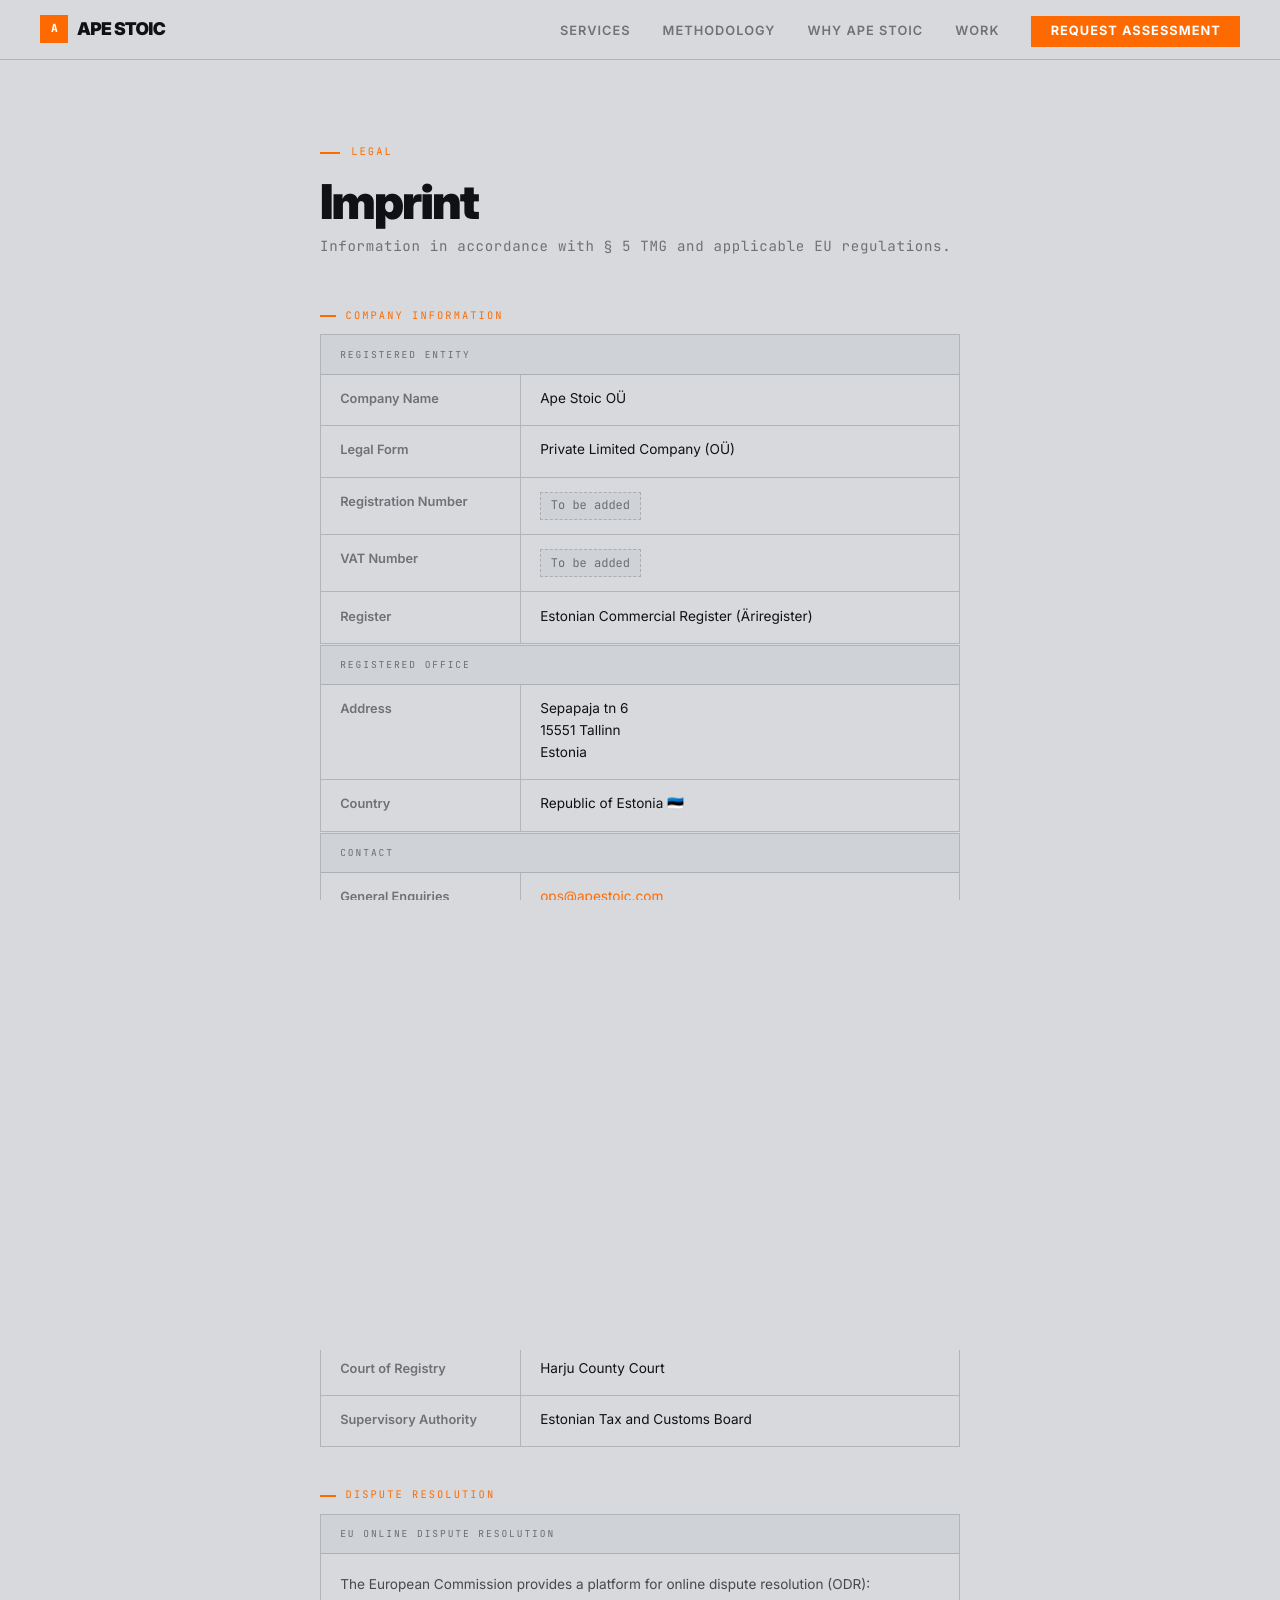
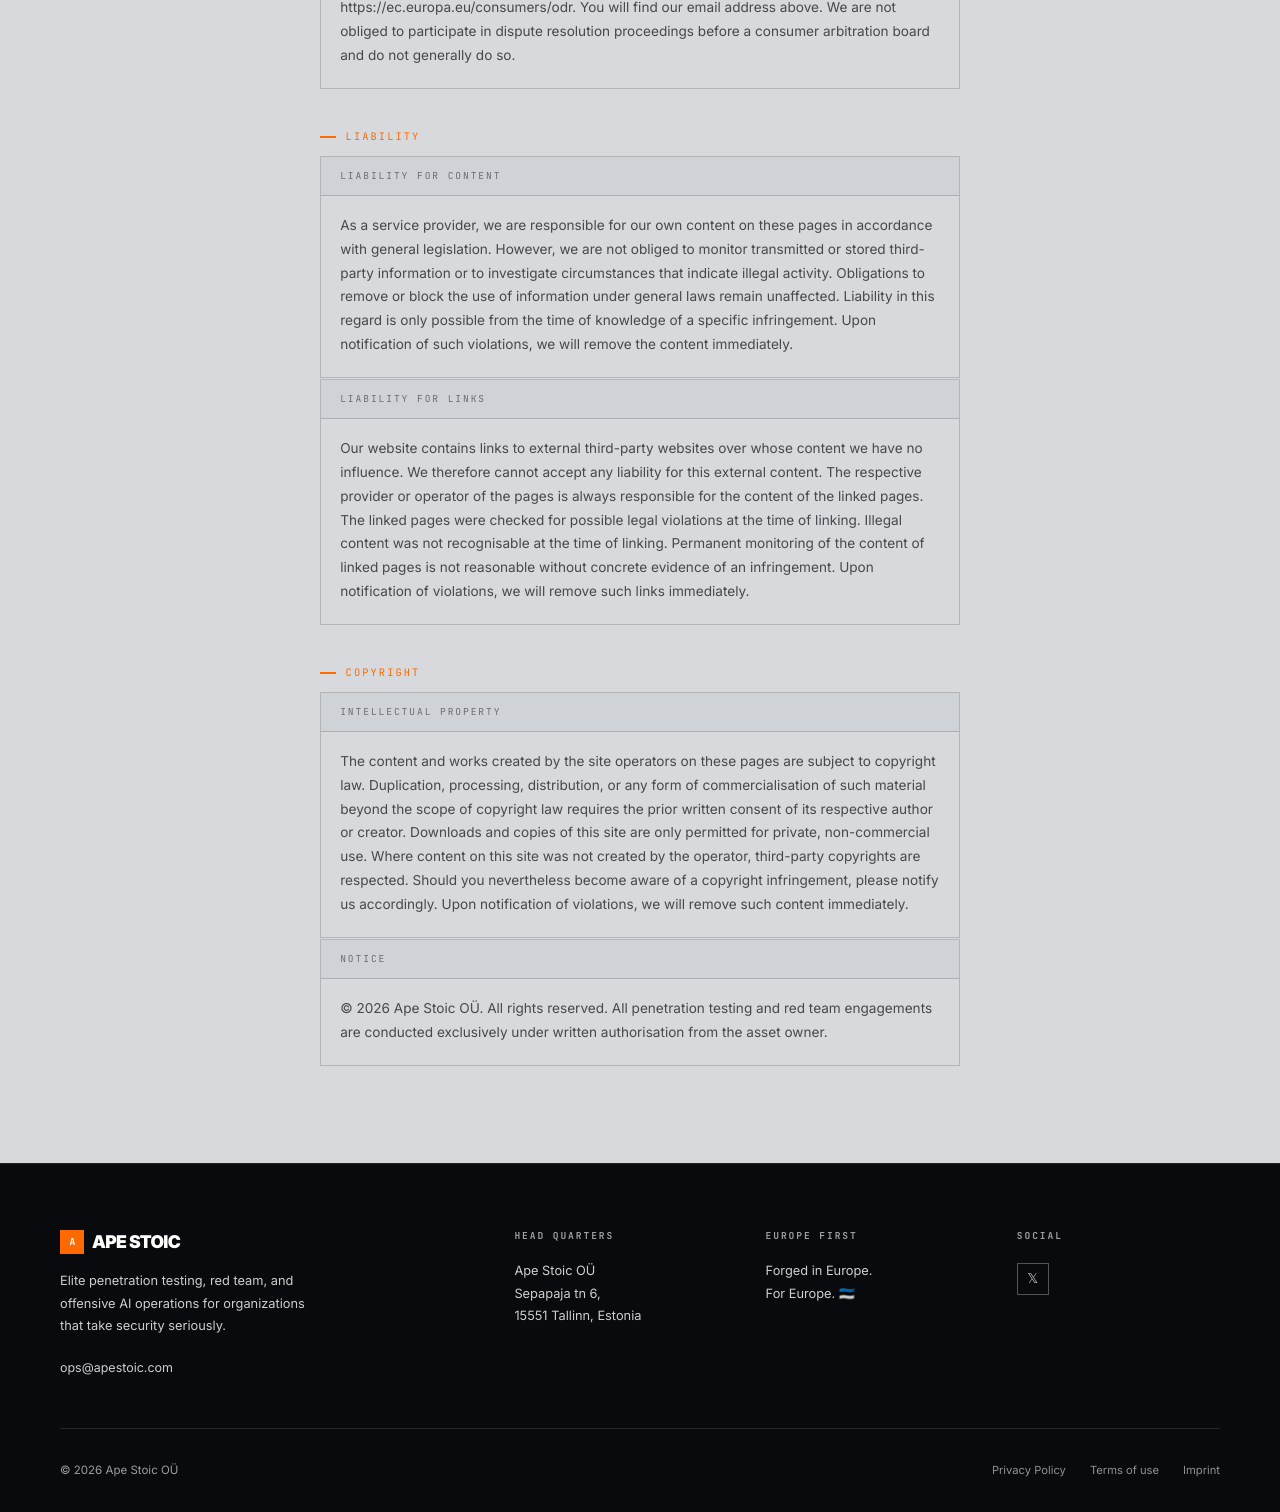
==== imprint.html @ 0c1f7ecd "Initial commit — Ape Stoic website" ====
<!DOCTYPE html>
<html lang="en">
<head>
  <meta charset="UTF-8" />
  <meta name="viewport" content="width=device-width, initial-scale=1.0" />
  <title>Imprint — Ape Stoic OÜ</title>
  <link rel="preconnect" href="https://fonts.googleapis.com" />
  <link rel="preconnect" href="https://fonts.gstatic.com" crossorigin />
  <link href="https://fonts.googleapis.com/css2?family=Inter:wght@400;500;600;700;800;900&family=JetBrains+Mono:wght@400;500;700&display=swap" rel="stylesheet" />
  <link rel="stylesheet" href="styles.css" />
  <style>
    .imprint-page {
      max-width: 720px;
      margin: 0 auto;
      padding: 9rem 2.5rem 6rem;
    }

    .imprint-page h1 {
      font-size: clamp(2rem, 4vw, 3rem);
      font-weight: 900;
      letter-spacing: -0.04em;
      line-height: 1.1;
      margin-bottom: 0.5rem;
    }

    .imprint-intro {
      font-size: 0.88rem;
      color: var(--text-dim);
      margin-bottom: 3rem;
      font-family: var(--font-mono);
      letter-spacing: 0.05em;
    }

    .imprint-block {
      border: 1px solid var(--border);
      margin-bottom: 1px;
    }

    .imprint-block:first-of-type { border-top: 2px solid var(--red); }

    .imprint-block-title {
      background: var(--bg-secondary);
      border-bottom: 1px solid var(--border);
      padding: 0.7rem 1.2rem;
      font-family: var(--font-mono);
      font-size: 0.6rem;
      text-transform: uppercase;
      letter-spacing: 0.2em;
      color: var(--text-dim);
    }

    .imprint-rows { display: flex; flex-direction: column; }

    .imprint-row {
      display: grid;
      grid-template-columns: 200px 1fr;
      border-bottom: 1px solid var(--border);
    }

    .imprint-row:last-child { border-bottom: none; }

    .imprint-key {
      padding: 0.9rem 1.2rem;
      font-size: 0.8rem;
      font-weight: 600;
      color: var(--text-dim);
      border-right: 1px solid var(--border);
    }

    .imprint-val {
      padding: 0.9rem 1.2rem;
      font-size: 0.85rem;
      color: var(--text-primary);
      line-height: 1.6;
    }

    .imprint-val a {
      color: var(--red);
      text-decoration: underline;
      text-underline-offset: 3px;
    }

    .imprint-val a:hover { color: var(--red-dark); }

    .imprint-val .placeholder {
      font-family: var(--font-mono);
      font-size: 0.75rem;
      color: var(--text-dim);
      background: var(--bg-secondary);
      border: 1px dashed var(--border);
      padding: 0.2rem 0.6rem;
      display: inline-block;
    }

    .imprint-prose {
      padding: 1.2rem;
      font-size: 0.85rem;
      color: var(--text-secondary);
      line-height: 1.75;
    }

    .imprint-section-gap { margin-top: 2.5rem; }

    .imprint-section-heading {
      font-size: 0.65rem;
      font-family: var(--font-mono);
      text-transform: uppercase;
      letter-spacing: 0.2em;
      color: var(--red);
      margin-bottom: 0.6rem;
      display: flex;
      align-items: center;
      gap: 0.6rem;
    }

    .imprint-section-heading::before { content: ''; width: 16px; height: 2px; background: var(--red); }

    @media (max-width: 600px) {
      .imprint-row { grid-template-columns: 1fr; }
      .imprint-key { border-right: none; border-bottom: 1px solid var(--border); padding-bottom: 0.4rem; }
    }
  </style>
</head>
<body>

  <!-- ── NAV ──────────────────────────────────────────────────── -->
  <nav id="navbar">
    <a href="index.html" class="nav-logo">
      <div class="nav-logo-mark">A</div>
      APE STOIC
    </a>
    <ul class="nav-links">
      <li><a href="index.html#services">Services</a></li>
      <li><a href="index.html#process">Methodology</a></li>
      <li><a href="index.html#why">Why Ape Stoic</a></li>
      <li><a href="index.html#work">Work</a></li>
      <li><a href="index.html#contact" class="nav-cta">Request Assessment</a></li>
    </ul>
  </nav>

  <!-- ── CONTENT ───────────────────────────────────────────────── -->
  <main class="imprint-page">

    <div class="eyebrow">Legal</div>
    <h1>Imprint</h1>
    <p class="imprint-intro">Information in accordance with § 5 TMG and applicable EU regulations.</p>

    <!-- Company Information -->
    <div class="imprint-section-heading">Company Information</div>
    <div class="imprint-block">
      <div class="imprint-block-title">Registered Entity</div>
      <div class="imprint-rows">
        <div class="imprint-row">
          <div class="imprint-key">Company Name</div>
          <div class="imprint-val">Ape Stoic OÜ</div>
        </div>
        <div class="imprint-row">
          <div class="imprint-key">Legal Form</div>
          <div class="imprint-val">Private Limited Company (OÜ)</div>
        </div>
        <div class="imprint-row">
          <div class="imprint-key">Registration Number</div>
          <div class="imprint-val"><span class="placeholder">To be added</span></div>
        </div>
        <div class="imprint-row">
          <div class="imprint-key">VAT Number</div>
          <div class="imprint-val"><span class="placeholder">To be added</span></div>
        </div>
        <div class="imprint-row">
          <div class="imprint-key">Register</div>
          <div class="imprint-val">Estonian Commercial Register (Äriregister)</div>
        </div>
      </div>
    </div>

    <!-- Registered Office -->
    <div class="imprint-block">
      <div class="imprint-block-title">Registered Office</div>
      <div class="imprint-rows">
        <div class="imprint-row">
          <div class="imprint-key">Address</div>
          <div class="imprint-val">Sepapaja tn 6<br />15551 Tallinn<br />Estonia</div>
        </div>
        <div class="imprint-row">
          <div class="imprint-key">Country</div>
          <div class="imprint-val">Republic of Estonia 🇪🇪</div>
        </div>
      </div>
    </div>

    <!-- Contact -->
    <div class="imprint-block">
      <div class="imprint-block-title">Contact</div>
      <div class="imprint-rows">
        <div class="imprint-row">
          <div class="imprint-key">General Enquiries</div>
          <div class="imprint-val"><a href="mailto:ops@apestoic.com">ops@apestoic.com</a></div>
        </div>
        <div class="imprint-row">
          <div class="imprint-key">Responsible for Content</div>
          <div class="imprint-val">Alban Beluli</div>
        </div>
      </div>
    </div>

    <!-- Management -->
    <div class="imprint-section-gap"></div>
    <div class="imprint-section-heading">Management</div>
    <div class="imprint-block">
      <div class="imprint-block-title">Management & Ownership</div>
      <div class="imprint-rows">
        <div class="imprint-row">
          <div class="imprint-key">Managing Director</div>
          <div class="imprint-val">Alban Beluli</div>
        </div>
        <div class="imprint-row">
          <div class="imprint-key">Ownership</div>
          <div class="imprint-val">Alban Beluli owns 100% of Ape Stoic OÜ</div>
        </div>
      </div>
    </div>

    <!-- Legal Information -->
    <div class="imprint-section-gap"></div>
    <div class="imprint-section-heading">Legal Information</div>
    <div class="imprint-block">
      <div class="imprint-block-title">Registration & Authorities</div>
      <div class="imprint-rows">
        <div class="imprint-row">
          <div class="imprint-key">Commercial Register</div>
          <div class="imprint-val">Registered with the Estonian Commercial Register</div>
        </div>
        <div class="imprint-row">
          <div class="imprint-key">Court of Registry</div>
          <div class="imprint-val">Harju County Court</div>
        </div>
        <div class="imprint-row">
          <div class="imprint-key">Supervisory Authority</div>
          <div class="imprint-val">Estonian Tax and Customs Board</div>
        </div>
      </div>
    </div>

    <!-- Dispute Resolution -->
    <div class="imprint-section-gap"></div>
    <div class="imprint-section-heading">Dispute Resolution</div>
    <div class="imprint-block">
      <div class="imprint-block-title">EU Online Dispute Resolution</div>
      <div class="imprint-prose">
        The European Commission provides a platform for online dispute resolution (ODR):
        <a href="https://ec.europa.eu/consumers/odr" target="_blank" rel="noopener noreferrer">https://ec.europa.eu/consumers/odr</a>.
        You will find our email address above. We are not obliged to participate in dispute
        resolution proceedings before a consumer arbitration board and do not generally do so.
      </div>
    </div>

    <!-- Liability -->
    <div class="imprint-section-gap"></div>
    <div class="imprint-section-heading">Liability</div>
    <div class="imprint-block">
      <div class="imprint-block-title">Liability for Content</div>
      <div class="imprint-prose">
        As a service provider, we are responsible for our own content on these pages in accordance
        with general legislation. However, we are not obliged to monitor transmitted or stored
        third-party information or to investigate circumstances that indicate illegal activity.
        Obligations to remove or block the use of information under general laws remain unaffected.
        Liability in this regard is only possible from the time of knowledge of a specific
        infringement. Upon notification of such violations, we will remove the content immediately.
      </div>
    </div>
    <div class="imprint-block">
      <div class="imprint-block-title">Liability for Links</div>
      <div class="imprint-prose">
        Our website contains links to external third-party websites over whose content we have no
        influence. We therefore cannot accept any liability for this external content. The respective
        provider or operator of the pages is always responsible for the content of the linked pages.
        The linked pages were checked for possible legal violations at the time of linking. Illegal
        content was not recognisable at the time of linking. Permanent monitoring of the content of
        linked pages is not reasonable without concrete evidence of an infringement. Upon
        notification of violations, we will remove such links immediately.
      </div>
    </div>

    <!-- Copyright -->
    <div class="imprint-section-gap"></div>
    <div class="imprint-section-heading">Copyright</div>
    <div class="imprint-block">
      <div class="imprint-block-title">Intellectual Property</div>
      <div class="imprint-prose">
        The content and works created by the site operators on these pages are subject to
        copyright law. Duplication, processing, distribution, or any form of commercialisation
        of such material beyond the scope of copyright law requires the prior written consent
        of its respective author or creator. Downloads and copies of this site are only permitted
        for private, non-commercial use. Where content on this site was not created by the
        operator, third-party copyrights are respected. Should you nevertheless become aware of
        a copyright infringement, please notify us accordingly. Upon notification of violations,
        we will remove such content immediately.
      </div>
    </div>
    <div class="imprint-block">
      <div class="imprint-block-title">Notice</div>
      <div class="imprint-prose">
        © 2026 Ape Stoic OÜ. All rights reserved. All penetration testing and red team engagements
        are conducted exclusively under written authorisation from the asset owner.
      </div>
    </div>

  </main>

  <!-- ── FOOTER ────────────────────────────────────────────────── -->
  <footer>
    <div class="footer-inner">
      <div class="footer-top">
        <div>
          <div class="footer-logo">
            <div class="footer-logo-mark">A</div>
            APE STOIC
          </div>
          <p class="footer-brand-desc">
            Elite penetration testing, red team, and offensive AI operations for organizations that take security seriously.
          </p>
          <div class="footer-contact-links">
            <a href="mailto:ops@apestoic.com">ops@apestoic.com</a>
          </div>
        </div>

        <div class="footer-col">
          <h5>Head Quarters</h5>
          <p class="footer-brand-desc">
            Ape Stoic OÜ<br />
            Sepapaja tn 6,<br />
            15551 Tallinn, Estonia
          </p>
        </div>

        <div class="footer-col">
          <h5>Europe First</h5>
          <p class="footer-brand-desc">Forged in Europe.<br />For Europe. 🇪🇪</p>
        </div>

        <div class="footer-col">
          <h5>Social</h5>
          <div class="footer-social">
            <a href="https://x.com/apestoic" target="_blank" rel="noopener noreferrer" aria-label="X / Twitter">𝕏</a>
          </div>
        </div>
      </div>

      <div class="footer-bottom">
        <p>© 2026 Ape Stoic OÜ</p>
        <div class="footer-legal">
          <a href="privacy.html">Privacy Policy</a>
          <a href="terms.html">Terms of use</a>
          <a href="imprint.html">Imprint</a>
        </div>
      </div>
    </div>
  </footer>

  <script src="main.js"></script>

</body>
</html>
---- styles.css ----
/* ── TOKENS ──────────────────────────────────────────────────────── */
:root {
  --red:          #ff6a00;
  --red-bright:   #ff8a2a;
  --red-glow:     #ff7a18;
  --red-dark:     #b94a00;
  --red-dim:      rgba(255,106,0,0.15);
  --red-border:   rgba(255,106,0,0.30);

  --bg-primary:   #d7d9dd;
  --bg-secondary: #cfd2d7;
  --bg-card:      rgba(255,255,255,0.30);
  --bg-glass:     rgba(255,255,255,0.55);
  --bg-glass-hover: rgba(255,255,255,0.70);

  --text-primary:   #0f1115;
  --text-secondary: rgba(15,17,21,0.72);
  --text-dim:       rgba(15,17,21,0.52);

  --border:       rgba(15,17,21,0.18);
  --border-hover: rgba(255,106,0,0.55);

  --container:    1160px;
  --radius-lg:    0px;
  --radius-md:    0px;
  --radius-sm:    0px;
  --shadow-lg:    none;
  --shadow-red:   none;

  --font-sans: Inter, -apple-system, BlinkMacSystemFont, "Segoe UI", sans-serif;
  --font-mono: "JetBrains Mono", "Fira Code", "SF Mono", ui-monospace, monospace;

  --ease-out:    cubic-bezier(0.2,0.8,0.2,1);
  --ease-spring: cubic-bezier(0.34,1.56,0.64,1);
}

/* ── RESET ───────────────────────────────────────────────────────── */
*, *::before, *::after { box-sizing: border-box; margin: 0; padding: 0; }
html { scroll-behavior: smooth; }
body {
  font-family: var(--font-sans);
  background: var(--bg-primary);
  color: var(--text-primary);
  line-height: 1.65;
  overflow-x: hidden;
  -webkit-font-smoothing: antialiased;
  text-rendering: geometricPrecision;
}
a { color: inherit; text-decoration: none; }
::selection { background: var(--red); color: #fff; }

/* ── SCROLLBAR ───────────────────────────────────────────────────── */
::-webkit-scrollbar { width: 5px; }
::-webkit-scrollbar-track { background: var(--bg-secondary); }
::-webkit-scrollbar-thumb { background: var(--red); }

/* ── NAV ─────────────────────────────────────────────────────────── */
nav {
  position: fixed;
  top: 0; left: 0; right: 0;
  z-index: 900;
  height: 60px;
  display: flex;
  align-items: center;
  justify-content: space-between;
  padding: 0 2.5rem;
  background: rgba(215,217,221,0.92);
  backdrop-filter: blur(14px);
  border-bottom: 1px solid var(--border);
  transition: background 0.3s;
}

nav.scrolled { background: rgba(207,210,215,0.97); }

.nav-logo {
  display: flex;
  align-items: center;
  gap: 9px;
  font-size: 1.1rem;
  font-weight: 900;
  letter-spacing: -0.04em;
  color: var(--text-primary);
}

.nav-logo-mark {
  width: 28px;
  height: 28px;
  background: var(--red);
  display: grid;
  place-items: center;
  font-size: 0.7rem;
  font-weight: 900;
  color: #fff;
  font-family: var(--font-mono);
}

.nav-links {
  display: flex;
  align-items: center;
  gap: 2rem;
  list-style: none;
}

.nav-links a {
  font-size: 0.8rem;
  font-weight: 600;
  text-transform: uppercase;
  letter-spacing: 0.08em;
  color: var(--text-dim);
  transition: color 0.2s;
}

.nav-links a:hover { color: var(--text-primary); }

.nav-cta {
  background: var(--red) !important;
  color: #fff !important;
  padding: 0.5rem 1.2rem;
  font-weight: 700 !important;
  transition: background 0.2s !important;
}

.nav-cta:hover { background: var(--red-dark) !important; }

/* ── BUTTONS ─────────────────────────────────────────────────────── */
.btn-primary {
  background: var(--red);
  color: #fff;
  font-weight: 700;
  font-size: 0.82rem;
  text-transform: uppercase;
  letter-spacing: 0.08em;
  padding: 0.85rem 1.8rem;
  transition: background 0.2s;
  display: inline-block;
}

.btn-primary:hover { background: var(--red-dark); }

.btn-ghost {
  background: transparent;
  color: var(--text-primary);
  font-weight: 700;
  font-size: 0.82rem;
  text-transform: uppercase;
  letter-spacing: 0.08em;
  padding: 0.85rem 1.8rem;
  border: 1px solid var(--border);
  transition: border-color 0.2s, color 0.2s;
  display: inline-block;
}

.btn-ghost:hover { border-color: var(--red); color: var(--red); }

/* ── HERO ────────────────────────────────────────────────────────── */
.hero {
  min-height: 100vh;
  display: grid;
  grid-template-columns: 1fr 1fr;
  align-items: center;
  gap: 4rem;
  padding: 8rem 2.5rem 5rem;
  max-width: var(--container);
  margin: 0 auto;
}

.hero-eyebrow {
  font-family: var(--font-mono);
  font-size: 0.68rem;
  text-transform: uppercase;
  letter-spacing: 0.18em;
  color: var(--red);
  margin-bottom: 1.2rem;
  display: flex;
  align-items: center;
  gap: 0.7rem;
}

.hero-eyebrow::before {
  content: '';
  width: 24px;
  height: 2px;
  background: var(--red);
}

.hero h1 {
  font-size: clamp(2.4rem, 4.5vw, 4rem);
  font-weight: 900;
  letter-spacing: -0.04em;
  line-height: 1.08;
  margin-bottom: 1.4rem;
  color: var(--text-primary);
}

.hero h1 em { font-style: normal; color: var(--red); }

.hero-sub {
  font-size: 1rem;
  color: var(--text-secondary);
  line-height: 1.8;
  margin-bottom: 2.2rem;
  max-width: 480px;
}

.hero-actions {
  display: flex;
  gap: 0.8rem;
  flex-wrap: wrap;
  margin-bottom: 2.8rem;
}

.hero-trust {
  display: flex;
  align-items: center;
  gap: 0.8rem;
  font-family: var(--font-mono);
  font-size: 0.62rem;
  letter-spacing: 0.12em;
  text-transform: uppercase;
  color: var(--text-dim);
}

.trust-dot {
  width: 6px; height: 6px;
  background: #22c55e;
  border-radius: 50%;
  animation: pulse 2s infinite;
}

@keyframes pulse {
  0%, 100% { opacity: 1; }
  50% { opacity: 0.4; }
}

/* ── TERMINAL ────────────────────────────────────────────────────── */
.terminal-wrap { position: relative; }

.terminal-label {
  font-family: var(--font-mono);
  font-size: 0.6rem;
  text-transform: uppercase;
  letter-spacing: 0.18em;
  color: var(--text-dim);
  margin-bottom: 0.6rem;
}

.terminal {
  background: #0f1115;
  border: 1px solid rgba(15,17,21,0.35);
  padding: 1.4rem 1.6rem;
  font-family: var(--font-mono);
  font-size: 0.78rem;
  line-height: 1.9;
  color: #c9d1d9;
  position: relative;
  overflow: hidden;
}

.terminal::before {
  content: '';
  position: absolute;
  top: 0; left: 0; right: 0;
  height: 3px;
  background: var(--red);
}

.terminal::after {
  content: '';
  position: absolute;
  inset: 0;
  background: repeating-linear-gradient(
    0deg,
    transparent,
    transparent 2px,
    rgba(0,0,0,0.03) 2px,
    rgba(0,0,0,0.03) 4px
  );
  pointer-events: none;
}

.t-bar {
  display: flex;
  align-items: center;
  gap: 0.5rem;
  padding-bottom: 0.8rem;
  margin-bottom: 0.8rem;
  border-bottom: 1px solid rgba(255,255,255,0.06);
}

.t-dot { width: 9px; height: 9px; border-radius: 50%; }
.t-dot:nth-child(1) { background: #ff5f57; }
.t-dot:nth-child(2) { background: #ffbd2e; }
.t-dot:nth-child(3) { background: #28ca41; }
.t-title { margin-left: auto; font-size: 0.6rem; letter-spacing: 0.12em; color: rgba(255,255,255,0.2); }

.t-line { display: flex; align-items: baseline; gap: 0.5rem; }
.t-prompt { color: var(--red); user-select: none; }
.t-cmd   { color: #e6edf3; }
.t-out   { color: #22c55e; }
.t-warn  { color: #f59e0b; }
.t-dim   { color: rgba(201,209,217,0.5); }
.t-err   { color: #f87171; }
.t-gap   { height: 0.5rem; }

.blink {
  display: inline-block;
  width: 7px; height: 13px;
  background: var(--red);
  vertical-align: middle;
  animation: blink 1s step-end infinite;
}

@keyframes blink { 50% { opacity: 0; } }

/* ── TICKER / DIVIDER ────────────────────────────────────────────── */
.divider-bar {
  background: var(--bg-secondary);
  border-top: 1px solid var(--border);
  border-bottom: 1px solid var(--border);
  overflow: hidden;
  padding: 0.6rem 0;
}

.ticker { display: flex; white-space: nowrap; animation: ticker 28s linear infinite; }

.ticker-item {
  font-family: var(--font-mono);
  font-size: 0.65rem;
  letter-spacing: 0.14em;
  text-transform: uppercase;
  color: var(--text-dim);
  padding: 0 2.5rem;
}

.ticker-item b { color: var(--red); margin-right: 0.5rem; }

@keyframes ticker { to { transform: translateX(-50%); } }

/* ── SECTION SHARED ──────────────────────────────────────────────── */
.section { padding: 6rem 2.5rem; }
.container { max-width: var(--container); margin: 0 auto; }

.eyebrow {
  font-family: var(--font-mono);
  font-size: 0.65rem;
  letter-spacing: 0.2em;
  text-transform: uppercase;
  color: var(--red);
  margin-bottom: 0.9rem;
  display: flex;
  align-items: center;
  gap: 0.7rem;
}

.eyebrow::before { content: ''; width: 20px; height: 2px; background: var(--red); }

.section-title {
  font-size: clamp(1.8rem, 3.5vw, 2.8rem);
  font-weight: 900;
  letter-spacing: -0.04em;
  line-height: 1.1;
  margin-bottom: 1rem;
}

.section-sub {
  font-size: 0.95rem;
  color: var(--text-secondary);
  line-height: 1.8;
  max-width: 540px;
}

/* ── SERVICES ────────────────────────────────────────────────────── */
.services-bg {
  background: var(--bg-secondary);
  border-top: 1px solid var(--border);
  border-bottom: 1px solid var(--border);
}

.services-header {
  display: grid;
  grid-template-columns: 1fr 1fr;
  gap: 4rem;
  align-items: end;
  margin-bottom: 3.5rem;
}

.services-grid {
  display: grid;
  grid-template-columns: repeat(3, 1fr);
  gap: 1px;
  background: var(--border);
  border: 1px solid var(--border);
}

.svc-card {
  background: var(--bg-primary);
  padding: 2rem 1.8rem;
  transition: background 0.2s;
  position: relative;
}

.svc-card:hover { background: var(--bg-glass); }

.svc-card::before {
  content: '';
  position: absolute;
  top: 0; left: 0; right: 0;
  height: 2px;
  background: var(--red);
  transform: scaleX(0);
  transition: transform 0.3s var(--ease-out);
  transform-origin: left;
}

.svc-card:hover::before { transform: scaleX(1); }

.svc-num {
  font-family: var(--font-mono);
  font-size: 0.6rem;
  letter-spacing: 0.15em;
  color: var(--red);
  margin-bottom: 1.2rem;
}

.svc-card h3 { font-size: 1.05rem; font-weight: 800; letter-spacing: -0.03em; margin-bottom: 0.7rem; }
.svc-card p { font-size: 0.83rem; color: var(--text-secondary); line-height: 1.75; }

.svc-tags { display: flex; flex-wrap: wrap; gap: 0.4rem; margin-top: 1.2rem; }

.svc-tag {
  font-family: var(--font-mono);
  font-size: 0.58rem;
  text-transform: uppercase;
  letter-spacing: 0.1em;
  padding: 0.25rem 0.6rem;
  border: 1px solid var(--red-border);
  color: var(--red);
  background: var(--red-dim);
}

/* ── PROCESS ─────────────────────────────────────────────────────── */
.process-grid {
  display: grid;
  grid-template-columns: repeat(5, 1fr);
  gap: 0;
  border: 1px solid var(--border);
  background: var(--border);
  margin-top: 3rem;
}

.process-step { background: var(--bg-primary); padding: 2rem 1.5rem; position: relative; }

.process-step::after {
  content: '→';
  position: absolute;
  right: -0.6rem;
  top: 50%;
  transform: translateY(-50%);
  font-size: 0.9rem;
  color: var(--red);
  z-index: 1;
  background: var(--bg-primary);
  padding: 0.1rem 0;
}

.process-step:last-child::after { display: none; }

.step-n {
  font-family: var(--font-mono);
  font-size: 1.8rem;
  font-weight: 700;
  color: var(--red-dim);
  line-height: 1;
  margin-bottom: 0.8rem;
}

.process-step h4 { font-size: 0.88rem; font-weight: 800; letter-spacing: -0.02em; margin-bottom: 0.5rem; }
.process-step p { font-size: 0.78rem; color: var(--text-dim); line-height: 1.6; margin: 0; }

/* ── WHY STOIC ───────────────────────────────────────────────────── */
.why-grid { display: grid; grid-template-columns: 1.1fr 1fr; gap: 5rem; align-items: center; }

.why-list {
  list-style: none;
  display: flex;
  flex-direction: column;
  gap: 0;
  margin-top: 2rem;
  border: 1px solid var(--border);
}

.why-item {
  display: grid;
  grid-template-columns: 2.5rem 1fr;
  gap: 1.2rem;
  align-items: start;
  padding: 1.4rem 1.5rem;
  border-bottom: 1px solid var(--border);
  transition: background 0.2s;
}

.why-item:last-child { border-bottom: none; }
.why-item:hover { background: var(--bg-secondary); }

.why-check {
  width: 28px; height: 28px;
  background: var(--red-dim);
  border: 1px solid var(--red-border);
  display: grid;
  place-items: center;
  color: var(--red);
  font-size: 0.75rem;
  font-weight: 700;
  flex-shrink: 0;
  margin-top: 2px;
}

.why-item h4 { font-size: 0.92rem; font-weight: 700; letter-spacing: -0.02em; margin-bottom: 0.3rem; }
.why-item p { font-size: 0.8rem; color: var(--text-dim); margin: 0; line-height: 1.6; }

/* ── SCOPE CARD ──────────────────────────────────────────────────── */
.scope-card {
  background: #0f1115;
  border: 1px solid rgba(255,106,0,0.2);
  padding: 1.8rem;
  color: #c9d1d9;
  font-family: var(--font-mono);
  font-size: 0.78rem;
  line-height: 1.9;
  position: relative;
}

.scope-card::before {
  content: '';
  position: absolute;
  top: 0; left: 0; right: 0;
  height: 3px;
  background: var(--red);
}

.scope-header {
  display: flex;
  justify-content: space-between;
  align-items: center;
  padding-bottom: 0.8rem;
  margin-bottom: 0.8rem;
  border-bottom: 1px solid rgba(255,255,255,0.07);
  font-size: 0.6rem;
  letter-spacing: 0.16em;
  text-transform: uppercase;
}

.scope-live { display: flex; align-items: center; gap: 0.4rem; color: #22c55e; }

.scope-live-dot {
  width: 6px; height: 6px;
  background: #22c55e;
  border-radius: 50%;
  animation: pulse 1.5s infinite;
}

.scope-line { color: rgba(201,209,217,0.55); }
.scope-hit  { color: var(--red-bright); }
.scope-ok   { color: #22c55e; }
.scope-warn { color: #f59e0b; }
.scope-key  { color: #79c0ff; }

/* ── STATS STRIP ─────────────────────────────────────────────────── */
.stats-strip {
  background: var(--red);
  padding: 3rem 2.5rem;
  display: grid;
  grid-template-columns: repeat(4, 1fr);
  gap: 1rem;
  text-align: center;
}

.stat-num {
  font-size: 2.4rem;
  font-weight: 900;
  color: #fff;
  letter-spacing: -0.05em;
  line-height: 1;
  margin-bottom: 0.4rem;
}

.stat-desc {
  font-size: 0.72rem;
  font-weight: 700;
  text-transform: uppercase;
  letter-spacing: 0.1em;
  color: rgba(255,255,255,0.65);
}

/* ── TESTIMONIALS ────────────────────────────────────────────────── */
.testi-bg {
  background: var(--bg-secondary);
  border-top: 1px solid var(--border);
  border-bottom: 1px solid var(--border);
}

.testi-grid {
  display: grid;
  grid-template-columns: repeat(3, 1fr);
  gap: 1px;
  background: var(--border);
  border: 1px solid var(--border);
  margin-top: 3rem;
}

.testi-card { background: var(--bg-primary); padding: 2rem; }

.testi-stars { color: var(--red); font-size: 0.75rem; letter-spacing: 2px; margin-bottom: 1rem; }
.testi-quote { font-size: 0.88rem; color: var(--text-secondary); line-height: 1.75; margin-bottom: 1.5rem; }

.testi-by {
  font-family: var(--font-mono);
  font-size: 0.65rem;
  text-transform: uppercase;
  letter-spacing: 0.12em;
  color: var(--text-dim);
}

.testi-by strong { color: var(--text-primary); display: block; margin-bottom: 0.2rem; font-size: 0.7rem; }

/* ── LOGOS ROW ───────────────────────────────────────────────────── */
.logos-row { overflow: hidden; padding: 2.5rem 0; border-bottom: 1px solid var(--border); }
.logos-inner { display: flex; white-space: nowrap; animation: ticker 22s linear infinite; }

.logo-txt {
  font-size: 0.72rem;
  font-weight: 800;
  text-transform: uppercase;
  letter-spacing: 0.18em;
  color: var(--text-dim);
  padding: 0 3rem;
  flex-shrink: 0;
}

/* ── DELIVERABLES ────────────────────────────────────────────────── */
.deliver-grid {
  display: grid;
  grid-template-columns: repeat(4, 1fr);
  gap: 1px;
  background: var(--border);
  border: 1px solid var(--border);
  margin-top: 3rem;
}

.deliver-card { background: var(--bg-primary); padding: 1.8rem 1.5rem; transition: background 0.2s; }
.deliver-card:hover { background: var(--bg-secondary); }
.deliver-card h4 { font-size: 0.9rem; font-weight: 800; letter-spacing: -0.02em; margin-bottom: 0.5rem; }
.deliver-card p { font-size: 0.78rem; color: var(--text-dim); line-height: 1.65; margin: 0; }

/* ── CTA ─────────────────────────────────────────────────────────── */
.cta-section {
  background: #0f1115;
  color: #fff;
  padding: 7rem 2.5rem;
  text-align: center;
  position: relative;
  overflow: hidden;
}

.cta-section::before {
  content: '';
  position: absolute;
  inset: 0;
  background: radial-gradient(ellipse 70% 60% at 50% 50%, rgba(255,106,0,0.12) 0%, transparent 70%);
  pointer-events: none;
}

.cta-section h2 {
  font-size: clamp(2rem, 4vw, 3.2rem);
  font-weight: 900;
  letter-spacing: -0.04em;
  line-height: 1.1;
  margin-bottom: 1.2rem;
  color: #fff;
}

.cta-section h2 em { font-style: normal; color: var(--red); }

.cta-section p {
  color: rgba(255,255,255,0.55);
  font-size: 0.95rem;
  max-width: 480px;
  margin: 0 auto 2.5rem;
  line-height: 1.8;
}

.cta-form {
  display: flex;
  gap: 0;
  justify-content: center;
  max-width: 460px;
  margin: 0 auto 1.5rem;
}

.cta-form input {
  flex: 1;
  background: rgba(255,255,255,0.07);
  border: 1px solid rgba(255,255,255,0.12);
  border-right: none;
  padding: 0.9rem 1.1rem;
  color: #fff;
  font-family: var(--font-sans);
  font-size: 0.88rem;
  outline: none;
  transition: border-color 0.2s;
}

.cta-form input::placeholder { color: rgba(255,255,255,0.3); }
.cta-form input:focus { border-color: var(--red); }
.cta-form .btn-primary { flex-shrink: 0; }

.cta-note {
  font-family: var(--font-mono);
  font-size: 0.62rem;
  letter-spacing: 0.1em;
  text-transform: uppercase;
  color: rgba(255,255,255,0.25);
}

/* ── FOOTER ──────────────────────────────────────────────────────── */
footer {
  background: #080a0d;
  border-top: 1px solid rgba(255,255,255,0.1);
  padding: 4rem 2.5rem 2rem;
  color: rgba(255,255,255,0.8);
}

.footer-inner { max-width: var(--container); margin: 0 auto; }

.footer-top {
  display: grid;
  grid-template-columns: minmax(220px, 2fr) repeat(auto-fit, minmax(150px, 1fr));
  gap: 3rem;
  padding-bottom: 3rem;
  border-bottom: 1px solid rgba(255,255,255,0.12);
  margin-bottom: 2rem;
}

.footer-logo {
  font-size: 1.1rem;
  font-weight: 900;
  letter-spacing: -0.04em;
  color: #fff;
  display: flex;
  align-items: center;
  gap: 8px;
  margin-bottom: 0.9rem;
}

.footer-logo-mark {
  width: 24px; height: 24px;
  background: var(--red);
  display: grid;
  place-items: center;
  font-size: 0.6rem;
  color: #fff;
  font-family: var(--font-mono);
  font-weight: 700;
}

.footer-brand-desc { font-size: 0.8rem; line-height: 1.75; max-width: 260px; margin-bottom: 1.3rem; }

.footer-contact-links { display: flex; flex-direction: column; gap: 0.35rem; }
.footer-contact-links a { font-size: 0.78rem; color: rgba(255,255,255,0.8); transition: color 0.2s; }
.footer-contact-links a:hover { color: var(--red); }

.footer-col h5 {
  font-family: var(--font-mono);
  font-size: 0.6rem;
  text-transform: uppercase;
  letter-spacing: 0.2em;
  color: rgba(255,255,255,0.6);
  margin-bottom: 1.1rem;
}

.footer-col ul { list-style: none; display: flex; flex-direction: column; gap: 0.5rem; }
.footer-col ul a { font-size: 0.8rem; color: rgba(255,255,255,0.75); transition: color 0.2s; }
.footer-col ul a:hover { color: #fff; }

.footer-bottom {
  display: flex;
  justify-content: space-between;
  align-items: center;
  flex-wrap: wrap;
  gap: 1rem;
}

.footer-bottom p { font-size: 0.72rem; color: rgba(255,255,255,0.6); }

.footer-legal { display: flex; gap: 1.5rem; }
.footer-legal a { font-size: 0.7rem; color: rgba(255,255,255,0.55); transition: color 0.2s; }
.footer-legal a:hover { color: #fff; }

/* ── PHOTO BANNER ────────────────────────────────────────────────── */
.photo-banner {
  position: relative;
  height: 520px;
  overflow: hidden;
  background: #080a0d;
}

.photo-banner img {
  width: 100%;
  height: 100%;
  object-fit: cover;
  object-position: center 30%;
  filter: grayscale(65%) contrast(1.25) brightness(0.5);
}

/* Tactical grid overlay */
.photo-banner::before {
  content: '';
  position: absolute;
  inset: 0;
  background-image:
    linear-gradient(rgba(255,106,0,0.05) 1px, transparent 1px),
    linear-gradient(90deg, rgba(255,106,0,0.05) 1px, transparent 1px);
  background-size: 48px 48px;
  z-index: 1;
  pointer-events: none;
}

/* Scanlines */
.photo-banner-scanlines {
  position: absolute;
  inset: 0;
  background: repeating-linear-gradient(
    0deg,
    transparent,
    transparent 3px,
    rgba(0,0,0,0.1) 3px,
    rgba(0,0,0,0.1) 4px
  );
  z-index: 2;
  pointer-events: none;
}

/* Dark gradient for text legibility */
.photo-banner-overlay {
  position: absolute;
  inset: 0;
  background: linear-gradient(
    100deg,
    rgba(8,10,13,0.95) 0%,
    rgba(8,10,13,0.65) 50%,
    rgba(8,10,13,0.1) 100%
  );
  z-index: 3;
  display: flex;
  align-items: center;
  padding: 0 4rem;
}

/* Corner brackets — viewfinder style */
.photo-banner-corner {
  position: absolute;
  width: 22px;
  height: 22px;
  z-index: 5;
}

.photo-banner-corner--tl {
  top: 1.8rem; left: 1.8rem;
  border-top: 2px solid var(--red);
  border-left: 2px solid var(--red);
}
.photo-banner-corner--tr {
  top: 1.8rem; right: 1.8rem;
  border-top: 2px solid var(--red);
  border-right: 2px solid var(--red);
}
.photo-banner-corner--bl {
  bottom: 1.8rem; left: 1.8rem;
  border-bottom: 2px solid var(--red);
  border-left: 2px solid var(--red);
}
.photo-banner-corner--br {
  bottom: 1.8rem; right: 1.8rem;
  border-bottom: 2px solid var(--red);
  border-right: 2px solid var(--red);
}

/* Coordinate / data readouts */
.photo-banner-hud {
  position: absolute;
  z-index: 5;
  font-family: var(--font-mono);
  font-size: 0.55rem;
  letter-spacing: 0.14em;
  text-transform: uppercase;
  color: rgba(255,106,0,0.45);
  line-height: 1.8;
}

.photo-banner-hud--tl { top: 1.6rem; left: 3.2rem; }
.photo-banner-hud--br { bottom: 1.6rem; right: 3.2rem; text-align: right; }
.photo-banner-hud--tr { top: 1.6rem; right: 3.2rem; text-align: right; }

/* Text block */
.photo-banner-text {
  position: relative;
  z-index: 4;
  max-width: 500px;
  padding-left: 1.5rem;
  border-left: 3px solid var(--red);
}

.photo-banner-text .eyebrow {
  color: var(--red);
  margin-bottom: 1rem;
}

.photo-banner-text h2 {
  font-size: clamp(1.7rem, 3vw, 2.6rem);
  font-weight: 900;
  letter-spacing: -0.04em;
  line-height: 1.1;
  color: #fff;
  margin-bottom: 1rem;
}

.photo-banner-text p {
  font-size: 0.88rem;
  color: rgba(255,255,255,0.5);
  line-height: 1.85;
  margin: 0;
}

/* ── PHOTO GRID ──────────────────────────────────────────────────── */
.photo-grid {
  display: grid;
  grid-template-columns: repeat(3, 1fr);
  gap: 1px;
  background: var(--border);
  height: 300px;
  border-top: 1px solid var(--border);
  border-bottom: 1px solid var(--border);
}

.photo-cell {
  position: relative;
  overflow: hidden;
}

.photo-cell img {
  width: 100%;
  height: 100%;
  object-fit: cover;
  filter: grayscale(50%) contrast(1.05);
  transition: filter 0.5s, transform 0.5s;
}

.photo-cell:hover img {
  filter: grayscale(10%) contrast(1.1);
  transform: scale(1.04);
}

.photo-cell-overlay {
  position: absolute;
  inset: 0;
  background: linear-gradient(to top, rgba(15,17,21,0.75) 0%, transparent 55%);
  transition: background 0.4s;
}

.photo-cell:hover .photo-cell-overlay {
  background: linear-gradient(to top, rgba(15,17,21,0.55) 0%, transparent 55%);
}

.photo-cell-label {
  position: absolute;
  bottom: 1rem;
  left: 1.2rem;
  font-family: var(--font-mono);
  font-size: 0.6rem;
  text-transform: uppercase;
  letter-spacing: 0.15em;
  color: rgba(255,255,255,0.65);
  z-index: 1;
}

.photo-cell::after {
  content: '';
  position: absolute;
  inset: 0;
  border: 2px solid var(--red);
  opacity: 0;
  transition: opacity 0.3s;
  pointer-events: none;
  z-index: 2;
}

.photo-cell:hover::after { opacity: 1; }

@media (max-width: 600px) {
  .photo-banner { height: 320px; }
  .photo-banner-overlay { padding: 0 1.5rem; }
  .photo-grid { grid-template-columns: 1fr; height: auto; }
  .photo-cell { height: 200px; }
}

/* ── FOOTER SOCIAL ───────────────────────────────────────────────── */
.footer-social {
  display: flex;
  gap: 0.8rem;
  margin-top: 1.2rem;
}

.footer-social a {
  width: 32px;
  height: 32px;
  border: 1px solid rgba(255,255,255,0.3);
  display: grid;
  place-items: center;
  font-size: 0.85rem;
  color: rgba(255,255,255,0.75);
  transition: border-color 0.2s, color 0.2s, background 0.2s;
}

.footer-social a:hover {
  border-color: var(--red);
  color: #fff;
  background: var(--red);
}

/* ── LOADER ──────────────────────────────────────────────────────── */
body.loading { overflow: hidden; }

.loader {
  position: fixed;
  inset: 0;
  z-index: 9999;
  pointer-events: none;
}

.loader-panel {
  position: absolute;
  left: 0; right: 0;
  height: 50%;
  background: var(--bg-primary);
  transition: transform 0.6s cubic-bezier(0.76, 0, 0.24, 1);
}

.loader-panel--top { top: 0; }
.loader-panel--bot { bottom: 0; }

.loader.open .loader-panel--top { transform: translateY(-100%); }
.loader.open .loader-panel--bot { transform: translateY(100%); }

.loader-center {
  position: absolute;
  inset: 0;
  display: flex;
  align-items: center;
  justify-content: center;
  gap: 20px;
  transition: opacity 0.25s ease;
}

.loader.open .loader-center { opacity: 0; }

.loader-mark {
  width: 72px;
  height: 72px;
  background: var(--red);
  display: grid;
  place-items: center;
  font-family: var(--font-mono);
  font-size: 1.6rem;
  font-weight: 700;
  color: #fff;
  animation: loader-in 0.4s var(--ease-spring) both;
}

.loader-name {
  font-size: 2.8rem;
  font-weight: 900;
  letter-spacing: -0.04em;
  color: var(--text-primary);
  animation: loader-in 0.4s 0.1s var(--ease-spring) both;
}

/* suppress enter animation when loader is used for exit */
.loader.exit .loader-mark,
.loader.exit .loader-name { animation: none; }

@keyframes loader-in {
  from { opacity: 0; transform: translateY(12px); }
  to   { opacity: 1; transform: translateY(0); }
}

/* ── ANIMATIONS ──────────────────────────────────────────────────── */
.fade-up {
  opacity: 0;
  transform: translateY(24px);
  transition: opacity 0.6s var(--ease-out), transform 0.6s var(--ease-out);
}

.fade-up.visible { opacity: 1; transform: translateY(0); }

/* ── RESPONSIVE ──────────────────────────────────────────────────── */
@media (max-width: 960px) {
  .hero { grid-template-columns: 1fr; gap: 3rem; min-height: auto; padding-top: 6rem; }
  .services-header { grid-template-columns: 1fr; gap: 2rem; }
  .services-grid { grid-template-columns: 1fr 1fr; }
  .process-grid { grid-template-columns: 1fr; }
  .process-step::after { display: none; }
  .why-grid { grid-template-columns: 1fr; gap: 3rem; }
  .stats-strip { grid-template-columns: 1fr 1fr; }
  .testi-grid { grid-template-columns: 1fr; }
  .deliver-grid { grid-template-columns: 1fr 1fr; }
  .footer-top { grid-template-columns: 1fr 1fr; }
}

@media (max-width: 600px) {
  nav { padding: 0 1.2rem; }
  .section { padding: 4rem 1.2rem; }
  .services-grid { grid-template-columns: 1fr; }
  .deliver-grid { grid-template-columns: 1fr; }
  .footer-top { grid-template-columns: 1fr; }
  .stats-strip { grid-template-columns: 1fr 1fr; }
  .cta-form { flex-direction: column; }
  .cta-form input { border-right: 1px solid rgba(255,255,255,0.12); border-bottom: none; }
  .nav-links { gap: 0.8rem; }
}
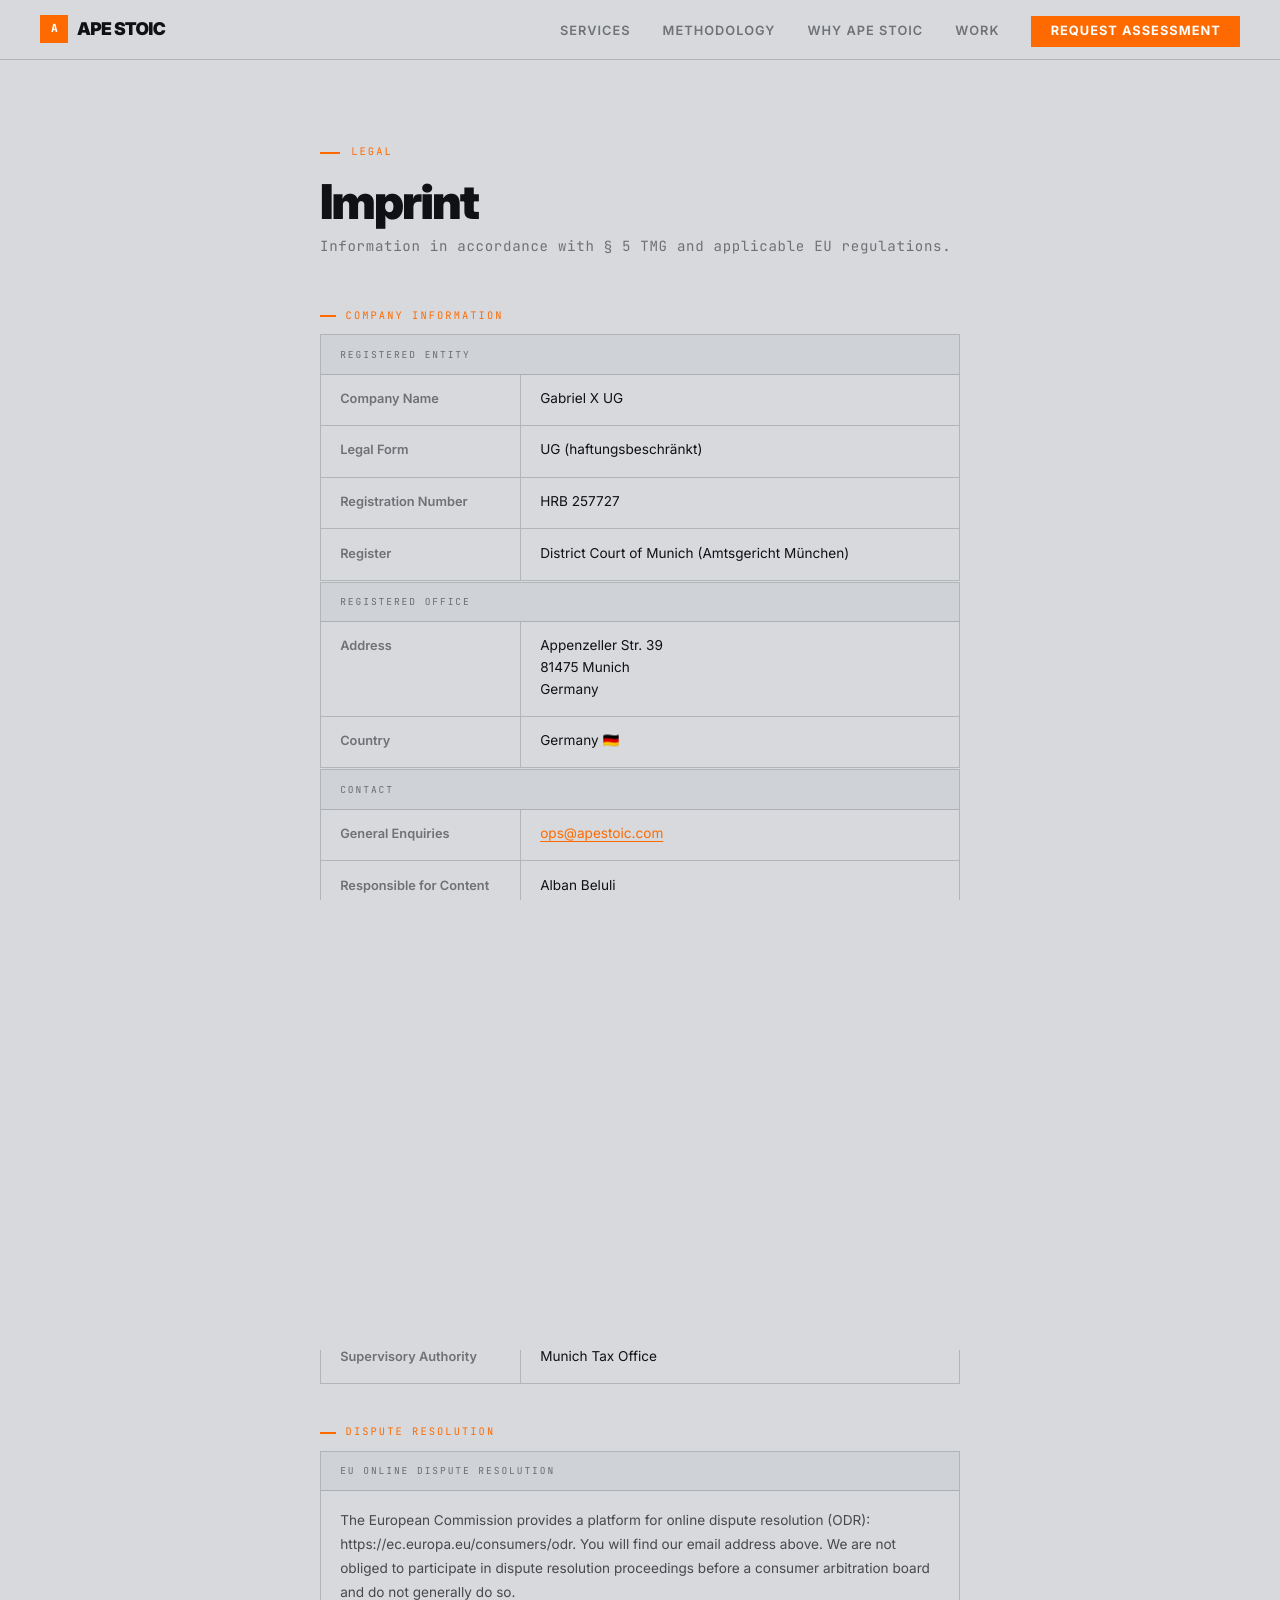
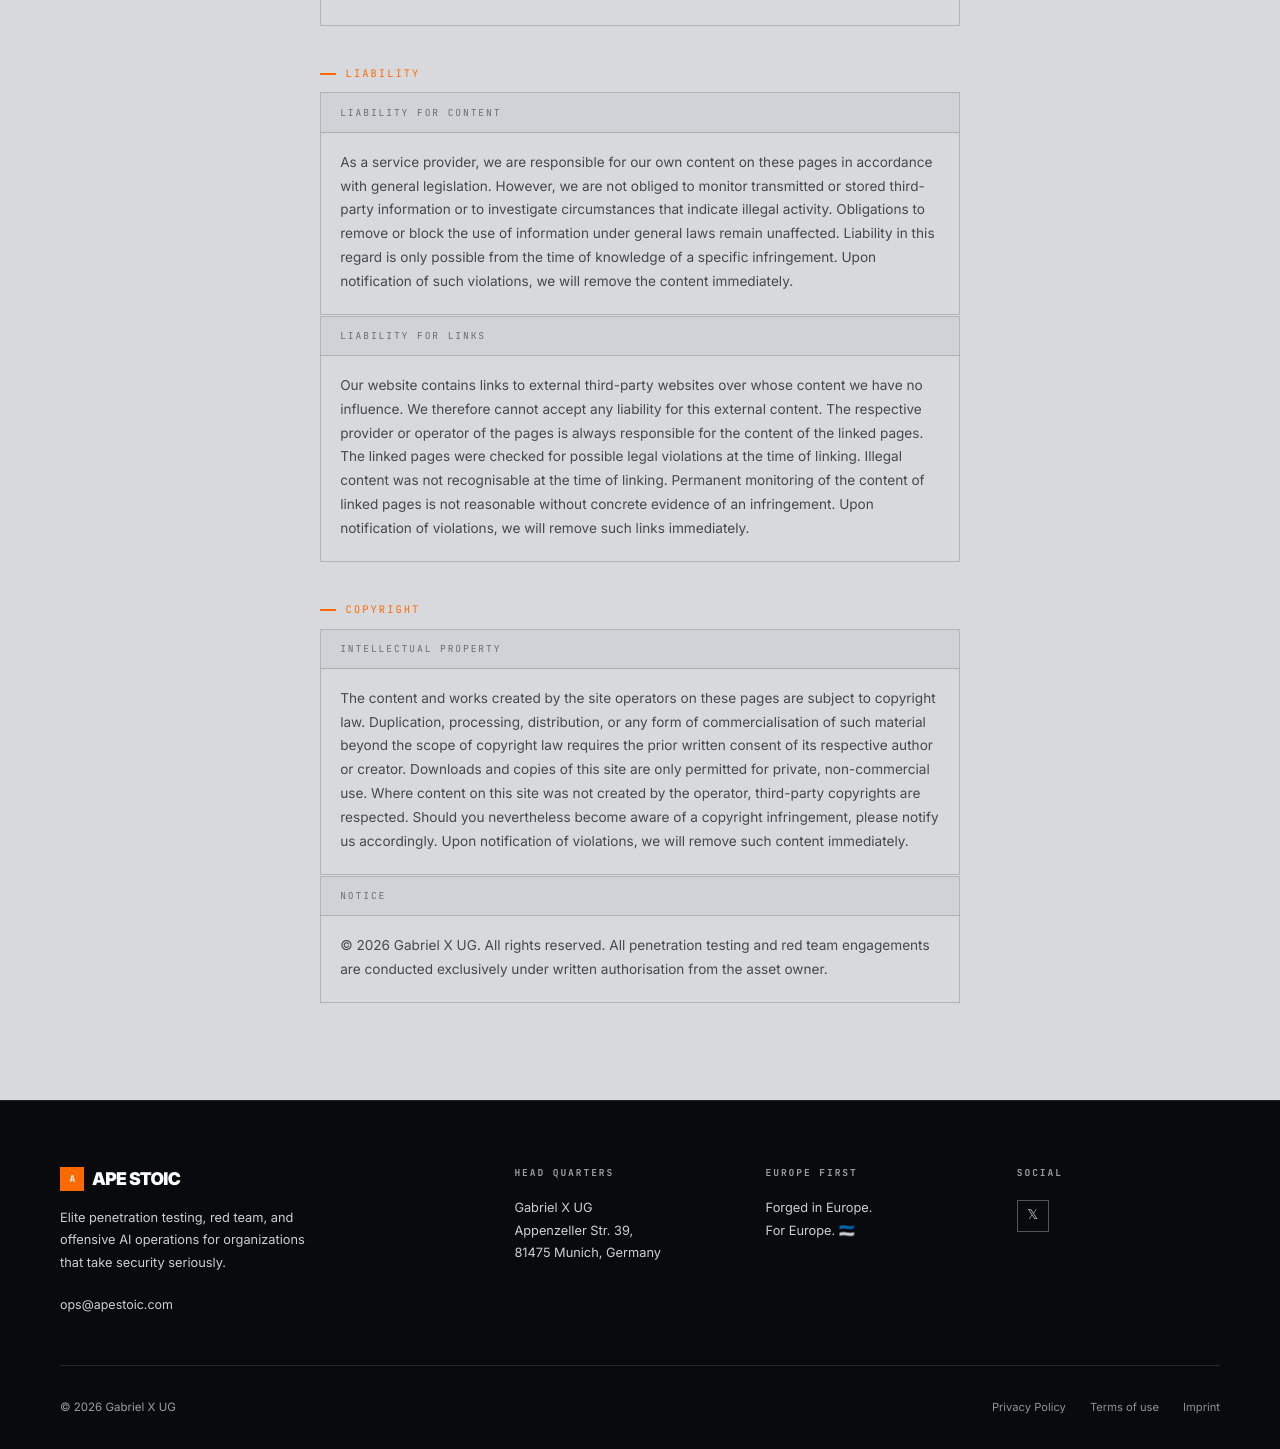
==== commit 88851b5e: "Update company name to Gabriel X UG and address to Munich - Changed Ape Stoic OÜ to Gabriel X UG acr" ====
--- a/imprint.html
+++ b/imprint.html
@@ -3,7 +3,7 @@
 <head>
   <meta charset="UTF-8" />
   <meta name="viewport" content="width=device-width, initial-scale=1.0" />
-  <title>Imprint — Ape Stoic OÜ</title>
+  <title>Imprint — Gabriel X UG</title>
   <link rel="preconnect" href="https://fonts.googleapis.com" />
   <link rel="preconnect" href="https://fonts.gstatic.com" crossorigin />
   <link href="https://fonts.googleapis.com/css2?family=Inter:wght@400;500;600;700;800;900&family=JetBrains+Mono:wght@400;500;700&display=swap" rel="stylesheet" />
@@ -136,6 +136,9 @@
       <li><a href="index.html#work">Work</a></li>
       <li><a href="index.html#contact" class="nav-cta">Request Assessment</a></li>
     </ul>
+    <button class="nav-burger" aria-label="Toggle menu" aria-expanded="false">
+      <span></span><span></span><span></span>
+    </button>
   </nav>
 
   <!-- ── CONTENT ───────────────────────────────────────────────── -->
@@ -152,23 +155,19 @@
       <div class="imprint-rows">
         <div class="imprint-row">
           <div class="imprint-key">Company Name</div>
-          <div class="imprint-val">Ape Stoic OÜ</div>
+          <div class="imprint-val">Gabriel X UG</div>
         </div>
         <div class="imprint-row">
           <div class="imprint-key">Legal Form</div>
-          <div class="imprint-val">Private Limited Company (OÜ)</div>
+          <div class="imprint-val">UG (haftungsbeschränkt)</div>
         </div>
         <div class="imprint-row">
           <div class="imprint-key">Registration Number</div>
-          <div class="imprint-val"><span class="placeholder">To be added</span></div>
-        </div>
-        <div class="imprint-row">
-          <div class="imprint-key">VAT Number</div>
-          <div class="imprint-val"><span class="placeholder">To be added</span></div>
+          <div class="imprint-val">HRB 257727</div>
         </div>
         <div class="imprint-row">
           <div class="imprint-key">Register</div>
-          <div class="imprint-val">Estonian Commercial Register (Äriregister)</div>
+          <div class="imprint-val">District Court of Munich (Amtsgericht München)</div>
         </div>
       </div>
     </div>
@@ -179,11 +178,11 @@
       <div class="imprint-rows">
         <div class="imprint-row">
           <div class="imprint-key">Address</div>
-          <div class="imprint-val">Sepapaja tn 6<br />15551 Tallinn<br />Estonia</div>
+          <div class="imprint-val">Appenzeller Str. 39<br />81475 Munich<br />Germany</div>
         </div>
         <div class="imprint-row">
           <div class="imprint-key">Country</div>
-          <div class="imprint-val">Republic of Estonia 🇪🇪</div>
+          <div class="imprint-val">Germany 🇩🇪</div>
         </div>
       </div>
     </div>
@@ -215,7 +214,7 @@
         </div>
         <div class="imprint-row">
           <div class="imprint-key">Ownership</div>
-          <div class="imprint-val">Alban Beluli owns 100% of Ape Stoic OÜ</div>
+          <div class="imprint-val">Alban Beluli owns 100% of Gabriel X UG</div>
         </div>
       </div>
     </div>
@@ -228,15 +227,15 @@
       <div class="imprint-rows">
         <div class="imprint-row">
           <div class="imprint-key">Commercial Register</div>
-          <div class="imprint-val">Registered with the Estonian Commercial Register</div>
+          <div class="imprint-val">Registered with the District Court of Munich</div>
         </div>
         <div class="imprint-row">
           <div class="imprint-key">Court of Registry</div>
-          <div class="imprint-val">Harju County Court</div>
+          <div class="imprint-val">District Court of Munich</div>
         </div>
         <div class="imprint-row">
           <div class="imprint-key">Supervisory Authority</div>
-          <div class="imprint-val">Estonian Tax and Customs Board</div>
+          <div class="imprint-val">Munich Tax Office</div>
         </div>
       </div>
     </div>
@@ -300,7 +299,7 @@
     <div class="imprint-block">
       <div class="imprint-block-title">Notice</div>
       <div class="imprint-prose">
-        © 2026 Ape Stoic OÜ. All rights reserved. All penetration testing and red team engagements
+        © 2026 Gabriel X UG. All rights reserved. All penetration testing and red team engagements
         are conducted exclusively under written authorisation from the asset owner.
       </div>
     </div>
@@ -327,9 +326,9 @@
         <div class="footer-col">
           <h5>Head Quarters</h5>
           <p class="footer-brand-desc">
-            Ape Stoic OÜ<br />
-            Sepapaja tn 6,<br />
-            15551 Tallinn, Estonia
+            Gabriel X UG<br />
+            Appenzeller Str. 39,<br />
+            81475 Munich, Germany
           </p>
         </div>
 
@@ -347,7 +346,7 @@
       </div>
 
       <div class="footer-bottom">
-        <p>© 2026 Ape Stoic OÜ</p>
+        <p>© 2026 Gabriel X UG</p>
         <div class="footer-legal">
           <a href="privacy.html">Privacy Policy</a>
           <a href="terms.html">Terms of use</a>
--- a/styles.css
+++ b/styles.css
@@ -63,6 +63,7 @@
   display: flex;
   align-items: center;
   justify-content: space-between;
+  flex-wrap: nowrap;
   padding: 0 2.5rem;
   background: rgba(215,217,221,0.92);
   backdrop-filter: blur(14px);
@@ -80,6 +81,8 @@
   font-weight: 900;
   letter-spacing: -0.04em;
   color: var(--text-primary);
+  white-space: nowrap;
+  flex-shrink: 0;
 }
 
 .nav-logo-mark {
@@ -108,6 +111,7 @@
   letter-spacing: 0.08em;
   color: var(--text-dim);
   transition: color 0.2s;
+  white-space: nowrap;
 }
 
 .nav-links a:hover { color: var(--text-primary); }
@@ -1116,6 +1120,14 @@
   .footer-top { grid-template-columns: 1fr 1fr; }
 }
 
+/* ── MOBILE NAV ──────────────────────────────────────────────────── */
+.nav-burger { display: none; }
+
+@media (max-width: 960px) {
+  .nav-links li:not(:last-child) { display: none; }
+  .nav-links { gap: 0; }
+}
+
 @media (max-width: 600px) {
   nav { padding: 0 1.2rem; }
   .section { padding: 4rem 1.2rem; }
@@ -1125,5 +1137,4 @@
   .stats-strip { grid-template-columns: 1fr 1fr; }
   .cta-form { flex-direction: column; }
   .cta-form input { border-right: 1px solid rgba(255,255,255,0.12); border-bottom: none; }
-  .nav-links { gap: 0.8rem; }
-}
+}
